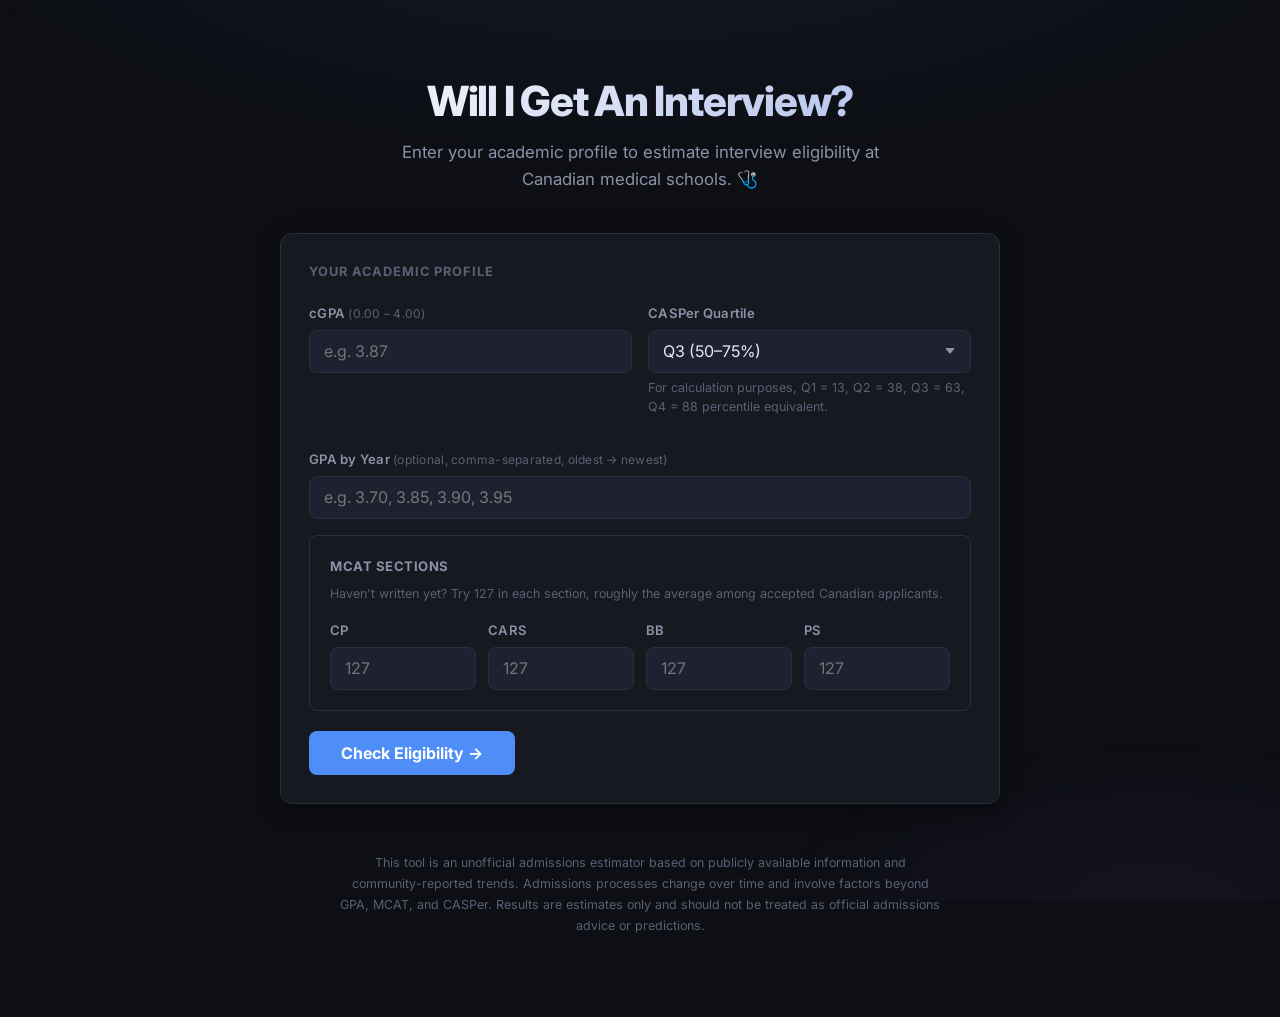
==== index.html @ fa7effe0 "Mobile viewport for email popup, wording, loading time 2secs" ====
<!doctype html>
<html lang="en">
<head>
  <meta charset="UTF-8" />
  <meta name="viewport" content="width=device-width, initial-scale=1.0" />
  <title>MedChance — Canadian Medical School Interview Estimator</title>
  <meta name="description" content="Estimate your interview eligibility at Canadian medical schools based on your GPA, MCAT, and CASPer scores." />
  <link rel="preconnect" href="https://fonts.googleapis.com" />
  <link rel="preconnect" href="https://fonts.gstatic.com" crossorigin />
  <link href="https://fonts.googleapis.com/css2?family=Inter:wght@400;500;600;700;800&display=swap" rel="stylesheet" />
  <link rel="stylesheet" href="style.css" />
</head>
<body>
  <div class="container">

    <!-- Hero -->
    <header class="hero">
      <div style="height: 30px;"></div>
      <h1>Will I Get An Interview?</h1>
      <p>Enter your academic profile to estimate interview eligibility at Canadian medical schools. 🩺</p>
    </header>

    <!-- Form -->
    <div class="panel">
      <div class="panel-title">Your Academic Profile</div>
      <form id="eligibility-form" novalidate>
        <div class="form-grid">

          <div class="form-group">
            <label for="cgpa">cGPA <span class="hint">(0.00 – 4.00)</span></label>
            <input type="number" id="cgpa" name="cgpa" step="0.01" min="0" max="4" placeholder="e.g. 3.87" required />
          </div>

          <div class="form-group">
            <label for="casper_quartile">CASPer Quartile</label>
            <select id="casper_quartile" name="casper_quartile" required>
              <option value="Q1">Q1 (bottom 25%)</option>
              <option value="Q2">Q2 (25–50%)</option>
              <option value="Q3" selected>Q3 (50–75%)</option>
              <option value="Q4">Q4 (top 25%)</option>
            </select>
            <p class="fieldset-hint">For calculation purposes, Q1 = 13, Q2 = 38, Q3 = 63, Q4 = 88 percentile equivalent.</p>
          </div>

          <div class="form-group full">
            <label for="gpa_by_year">GPA by Year <span class="hint">(optional, comma-separated, oldest → newest)</span></label>
            <input type="text" id="gpa_by_year" name="gpa_by_year" placeholder="e.g. 3.70, 3.85, 3.90, 3.95" />
          </div>

          <!-- MCAT -->
          <div class="fieldset-box">
            <div class="fieldset-title">MCAT Sections</div>
            <p class="fieldset-hint">Haven't written yet? Try 127 in each section, roughly the average among accepted Canadian applicants.</p>
            <div class="mcat-grid">
              <div class="form-group">
                <label for="cp">CP</label>
                <input type="number" id="cp" name="cp" min="118" max="132" placeholder="127" required />
              </div>
              <div class="form-group">
                <label for="cars">CARS</label>
                <input type="number" id="cars" name="cars" min="118" max="132" placeholder="127" required />
              </div>
              <div class="form-group">
                <label for="bb">BB</label>
                <input type="number" id="bb" name="bb" min="118" max="132" placeholder="127" required />
              </div>
              <div class="form-group">
                <label for="ps">PS</label>
                <input type="number" id="ps" name="ps" min="118" max="132" placeholder="127" required />
              </div>
            </div>
          </div>

          <!-- Email (last question) -->


        </div>

        <button type="submit" class="btn-submit" id="submit-btn">
          <div class="spinner"></div>
          <span class="btn-text">Check Eligibility →</span>
        </button>
      </form>
    </div>

    <!-- Email Modal -->
    <div id="email-modal" class="modal" aria-modal="true" role="dialog" aria-hidden="true">
    <div class="modal-content">
      <h4>Your report is ready 📊</h4>

      <p>I just matched your profile against the GPA, MCAT, and CASPer requirements of 6 schools.</p>
      <p>Enter your email and I'll send you a copy so you don't lose your results.</p>
      <p>No spam, just your breakdown and optional updates if you want them. 😊</p>
        <form id="email-form" novalidate>
          <label for="modal-email-input" class="visually-hidden">Email</label>
          <input type="email" id="modal-email-input" name="email" placeholder="you@example.com" required autocomplete="email" />
          <div id="email-error" class="field-error-msg" role="alert" aria-live="polite" style="display: none;"></div>
          <button type="submit" class="btn-submit">View my results</button>
        </form>
      </div>
    </div>

    <!-- Results -->
    <section id="results-section" aria-live="polite">
      <div class="results-header">
        <h2>Your Results</h2>
      </div>
      <div id="results-list"></div>
    </section>

    <!-- Disclaimer -->
    <p class="disclaimer">
      This tool is an unofficial admissions estimator based on publicly available information and community-reported trends.
      Admissions processes change over time and involve factors beyond GPA, MCAT, and CASPer.
      Results are estimates only and should not be treated as official admissions advice or predictions.
    </p>

  </div>

  <script src="engine.js"></script>
  <script src="app.js"></script>
</body>
</html>
---- style.css ----
:root {
  --bg: #0d0f14;
  --surface: #161920;
  --surface2: #1e2230;
  --border: #2a2f3f;
  --border-light: #343b52;
  --text: #e8eaf0;
  --text-muted: #8b92a8;
  --text-dim: #5a6075;
  --accent: #4f8ef7;
  --accent-hover: #3a7be5;
  --accent-glow: rgba(79, 142, 247, 0.18);
  --green: #22c55e;
  --green-bg: rgba(34, 197, 94, 0.12);
  --green-border: rgba(34, 197, 94, 0.25);
  --red: #f87171;
  --red-bg: rgba(248, 113, 113, 0.12);
  --red-border: rgba(248, 113, 113, 0.25);
  --orange: #fb923c;
  --orange-bg: rgba(251, 146, 60, 0.12);
  --orange-border: rgba(251, 146, 60, 0.25);
  --radius: 12px;
  --radius-sm: 8px;
  --shadow: 0 4px 24px rgba(0, 0, 0, 0.4);
}

*,
*::before,
*::after {
  box-sizing: border-box;
  margin: 0;
  padding: 0;
}

html {
  scroll-behavior: smooth;
}

body {
  font-family: 'Inter', system-ui, sans-serif;
  background: var(--bg);
  color: var(--text);
  line-height: 1.6;
  min-height: 100vh;
}

/* ── Layout ── */
.container {
  max-width: 760px;
  margin: 0 auto;
  padding: 3rem 1.25rem 5rem;
}

/* ── Hero ── */
.hero {
  text-align: center;
  margin-bottom: 2.5rem;
}

.hero-badge {
  display: inline-flex;
  align-items: center;
  gap: 0.4rem;
  background: var(--accent-glow);
  border: 1px solid rgba(79, 142, 247, 0.3);
  color: var(--accent);
  font-size: 0.78rem;
  font-weight: 600;
  letter-spacing: 0.05em;
  text-transform: uppercase;
  padding: 0.35rem 0.85rem;
  border-radius: 999px;
  margin-bottom: 1.25rem;
}

h1 {
  font-size: clamp(1.8rem, 5vw, 2.6rem);
  font-weight: 800;
  letter-spacing: -0.03em;
  background: linear-gradient(135deg, #ffffff 0%, #a8b8e8 100%);
  -webkit-background-clip: text;
  -webkit-text-fill-color: transparent;
  background-clip: text;
  line-height: 1.15;
  margin-bottom: 0.85rem;
}

.hero p {
  color: var(--text-muted);
  font-size: 1.05rem;
  max-width: 520px;
  margin: 0 auto;
}

/* ── Card / Panel ── */
.panel {
  background: var(--surface);
  border: 1px solid var(--border);
  border-radius: var(--radius);
  padding: 1.75rem;
  margin-bottom: 1.5rem;
  box-shadow: var(--shadow);
}

.panel-title {
  font-size: 0.8rem;
  font-weight: 700;
  letter-spacing: 0.08em;
  text-transform: uppercase;
  color: var(--text-dim);
  margin-bottom: 1.25rem;
}

/* ── Form ── */
.form-grid {
  display: grid;
  grid-template-columns: 1fr 1fr;
  gap: 1rem;
}

.form-group {
  display: flex;
  flex-direction: column;
  gap: 0.4rem;
}

.form-group.full {
  grid-column: 1 / -1;
}

label {
  font-size: 0.82rem;
  font-weight: 600;
  color: var(--text-muted);
  letter-spacing: 0.02em;
}

.hint {
  font-size: 0.75rem;
  font-weight: 400;
  color: var(--text-dim);
}

input[type="number"],
input[type="text"],
input[type="email"],
select {
  background: var(--surface2);
  border: 1px solid var(--border);
  border-radius: var(--radius-sm);
  padding: 0.65rem 0.85rem;
  font-size: 1rem;
  color: var(--text);
  font-family: inherit;
  width: 100%;
  transition: border-color 0.15s, box-shadow 0.15s;
  appearance: none;
  -webkit-appearance: none;
}

input[type="number"]:focus,
input[type="text"]:focus,
input[type="email"]:focus,
select:focus {
  outline: none;
  border-color: var(--accent);
  box-shadow: 0 0 0 3px var(--accent-glow);
}

/* ── Validation errors ── */
input.field-error,
select.field-error {
  border-color: var(--red) !important;
  box-shadow: 0 0 0 3px var(--red-bg) !important;
}

.field-error-msg {
  font-size: 0.74rem;
  color: var(--red);
  margin-top: 0.15rem;
  animation: errorFadeIn 0.2s ease;
}

@keyframes errorFadeIn {
  from {
    opacity: 0;
    transform: translateY(-4px);
  }

  to {
    opacity: 1;
    transform: translateY(0);
  }
}

.fieldset-box.field-error {
  border-color: var(--red) !important;
  box-shadow: 0 0 0 3px var(--red-bg);
}

select {
  background-image: url("data:image/svg+xml,%3Csvg xmlns='http://www.w3.org/2000/svg' width='12' height='12' fill='%238b92a8' viewBox='0 0 16 16'%3E%3Cpath d='M7.247 11.14 2.451 5.658C1.885 5.013 2.345 4 3.204 4h9.592a1 1 0 0 1 .753 1.659l-4.796 5.48a1 1 0 0 1-1.506 0z'/%3E%3C/svg%3E");
  background-repeat: no-repeat;
  background-position: right 0.85rem center;
  padding-right: 2.25rem;
}

/* MCAT fieldset */
.fieldset-box {
  border: 1px solid var(--border);
  border-radius: var(--radius-sm);
  padding: 1.25rem;
  grid-column: 1 / -1;
}

.fieldset-title {
  font-size: 0.82rem;
  font-weight: 700;
  color: var(--text-muted);
  letter-spacing: 0.04em;
  text-transform: uppercase;
  margin-bottom: 0.5rem;
}

.fieldset-hint {
  font-size: 0.78rem;
  color: var(--text-dim);
  margin-bottom: 1rem;
  line-height: 1.5;
}

.mcat-grid {
  display: grid;
  grid-template-columns: repeat(4, 1fr);
  gap: 0.75rem;
}

/* Submit button */
.btn-submit {
  display: inline-flex;
  align-items: center;
  justify-content: center;
  gap: 0.5rem;
  margin-top: 1.25rem;
  padding: 0.75rem 2rem;
  font-size: 1rem;
  font-weight: 700;
  font-family: inherit;
  background: var(--accent);
  color: #fff;
  border: none;
  border-radius: var(--radius-sm);
  cursor: pointer;
  transition: background 0.15s, transform 0.1s, box-shadow 0.15s;
  box-shadow: none;
}

.btn-submit:hover {
  background: var(--accent-hover);
  box-shadow: none;
}

/* Modal styles */
.modal {
  position: fixed;
  z-index: 9999;
  top: 0;
  left: 0;
  width: 100vw;
  height: 100vh;
  background-color: rgba(0, 0, 0, 0.7);
  display: none;
  align-items: center;
  justify-content: center;
}

.modal[aria-hidden="false"] {
  display: flex;
}

.modal-content {
  background: var(--surface);
  color: var(--text);
  padding: 2rem 2.5rem;
  border-radius: var(--radius);
  box-shadow: var(--shadow);
  width: 100%;
  max-width: 420px;
  text-align: center;
}

.modal-content h4 {
  margin-bottom: 12px;
}

.modal-content p {
  margin-bottom: 1.25rem;
  font-size: 1rem;
  color: var(--text-muted);
}

.modal-content input[type="email"] {
  margin-bottom: 1rem;
  width: 100%;
}

.visually-hidden {
  position: absolute !important;
  width: 1px !important;
  height: 1px !important;
  padding: 0 !important;
  margin: -1px !important;
  overflow: hidden !important;
  clip: rect(0, 0, 0, 0) !important;
  white-space: nowrap !important;
  border: 0 !important;
}


.btn-submit:active {
  transform: scale(0.98);
}

.btn-submit .spinner {
  width: 16px;
  height: 16px;
  border: 2px solid rgba(255, 255, 255, 0.3);
  border-top-color: #fff;
  border-radius: 50%;
  animation: spin 0.7s linear infinite;
  display: none;
}

.btn-submit.loading .spinner {
  display: block;
}

.btn-submit.loading .btn-text {
  display: none;
}

@media (max-width: 600px) {

  .modal {
    align-items: flex-start;
    padding-top: 100px;
  }

  .modal-content {
    top: 5%;
    transform: none;
    max-height: 70vh;
    overflow-y: auto;
    width: calc(100% - 32px);
    margin: 0 auto;
  }

}

@keyframes spin {
  to {
    transform: rotate(360deg);
  }
}

/* ── Results ── */
#results-section {
  display: none;
  opacity: 0;
  transform: translateY(12px);
  transition: opacity 0.35s ease, transform 0.35s ease;
}

#results-section.visible {
  display: block;
  opacity: 1;
  transform: translateY(0);
}

.results-header {
  display: flex;
  align-items: center;
  gap: 0.6rem;
  margin-bottom: 1.25rem;
}

.results-header h2 {
  font-size: 1.1rem;
  font-weight: 700;
  letter-spacing: -0.01em;
}

.result-card {
  background: var(--surface);
  border: 1px solid var(--border);
  border-radius: var(--radius);
  padding: 1.25rem 1.5rem;
  margin-bottom: 0.85rem;
  transition: border-color 0.2s, transform 0.2s;
  animation: cardIn 0.4s ease both;
}

.result-card:hover {
  border-color: var(--border-light);
  transform: translateY(-2px);
}

@keyframes cardIn {
  from {
    opacity: 0;
    transform: translateY(10px);
  }

  to {
    opacity: 1;
    transform: translateY(0);
  }
}

.result-card:nth-child(1) {
  animation-delay: 0.05s;
}

.result-card:nth-child(2) {
  animation-delay: 0.10s;
}

.result-card:nth-child(3) {
  animation-delay: 0.15s;
}

.result-card:nth-child(4) {
  animation-delay: 0.20s;
}

.result-card:nth-child(5) {
  animation-delay: 0.25s;
}

.result-card:nth-child(6) {
  animation-delay: 0.30s;
}

.result-card-header {
  display: flex;
  align-items: center;
  justify-content: space-between;
  gap: 1rem;
  margin-bottom: 0.65rem;
}

.result-card-header h3 {
  font-size: 1rem;
  font-weight: 700;
}

.badge {
  font-size: 0.72rem;
  font-weight: 700;
  padding: 0.3rem 0.75rem;
  border-radius: 999px;
  white-space: nowrap;
  letter-spacing: 0.02em;
}

.badge-eligible {
  background: var(--green-bg);
  color: var(--green);
  border: 1px solid var(--green-border);
}

.badge-not-eligible {
  background: var(--red-bg);
  color: var(--red);
  border: 1px solid var(--red-border);
}

.badge-competitive {
  background: var(--green-bg);
  color: var(--green);
  border: 1px solid var(--green-border);
}

.result-card.eligible {
  border-left: 3px solid var(--green);
}

.result-card.not-eligible {
  border-left: 3px solid var(--red);
}

.result-card.competitive {
  border-left: 3px solid var(--green);
}

.explanation {
  font-size: 0.88rem;
  color: var(--text-muted);
  line-height: 1.65;
}

/* ── Email divider in form ── */
.email-divider {
  grid-column: 1 / -1;
  border: none;
  border-top: 1px solid var(--border);
  margin: 0.5rem 0;
}

/* ── Disclaimer ── */
.disclaimer {
  margin-top: 3rem;
  font-size: 0.78rem;
  color: var(--text-dim);
  text-align: center;
  line-height: 1.7;
  max-width: 600px;
  margin-left: auto;
  margin-right: auto;
}

/* ── Responsive ── */
@media (max-width: 540px) {
  .form-grid {
    grid-template-columns: 1fr;
  }

  .form-group.full {
    grid-column: 1;
  }

  .mcat-grid {
    grid-template-columns: repeat(2, 1fr);
  }
}

/* ── Subtle background texture ── */
body::before {
  content: '';
  position: fixed;
  inset: 0;
  background:
    radial-gradient(ellipse 80% 40% at 50% -10%, rgba(79, 142, 247, 0.08) 0%, transparent 70%),
    radial-gradient(ellipse 50% 30% at 90% 100%, rgba(139, 92, 246, 0.06) 0%, transparent 60%);
  pointer-events: none;
  z-index: 0;
}

.container {
  position: relative;
  z-index: 1;
}
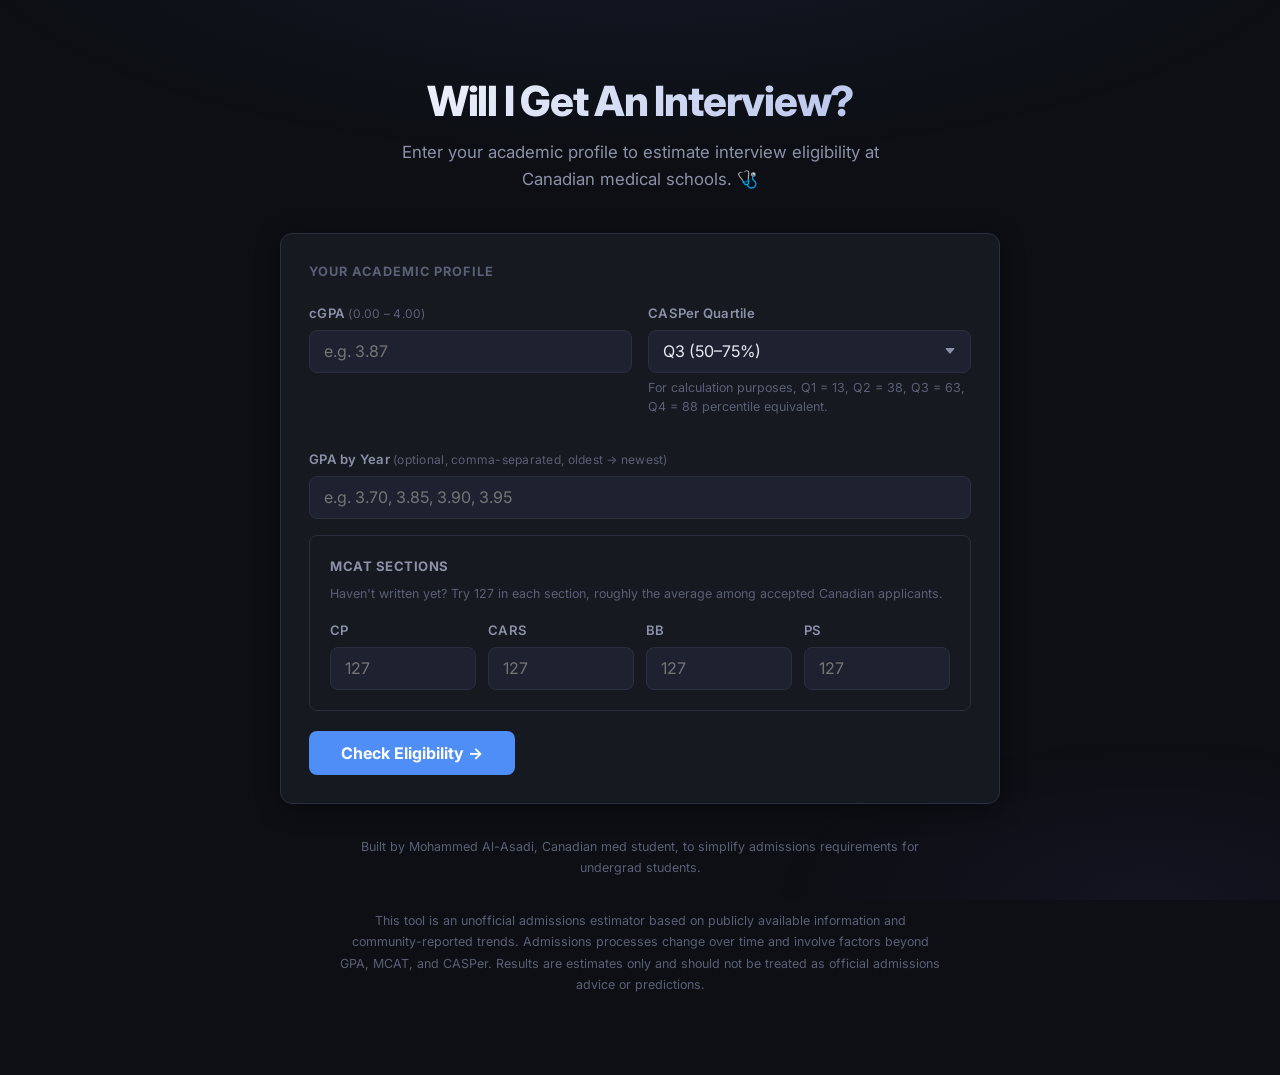
==== commit 8c6c16ee: "Added attribution" ====
--- a/index.html
+++ b/index.html
@@ -109,6 +109,8 @@
     </section>
 
     <!-- Disclaimer -->
+
+    <p class="disclaimer">Built by Mohammed Al-Asadi, Canadian med student, to simplify admissions requirements for undergrad students.</p>
     <p class="disclaimer">
       This tool is an unofficial admissions estimator based on publicly available information and community-reported trends.
       Admissions processes change over time and involve factors beyond GPA, MCAT, and CASPer.
--- a/style.css
+++ b/style.css
@@ -509,7 +509,7 @@
 
 /* ── Disclaimer ── */
 .disclaimer {
-  margin-top: 3rem;
+  margin-top: 2rem;
   font-size: 0.78rem;
   color: var(--text-dim);
   text-align: center;
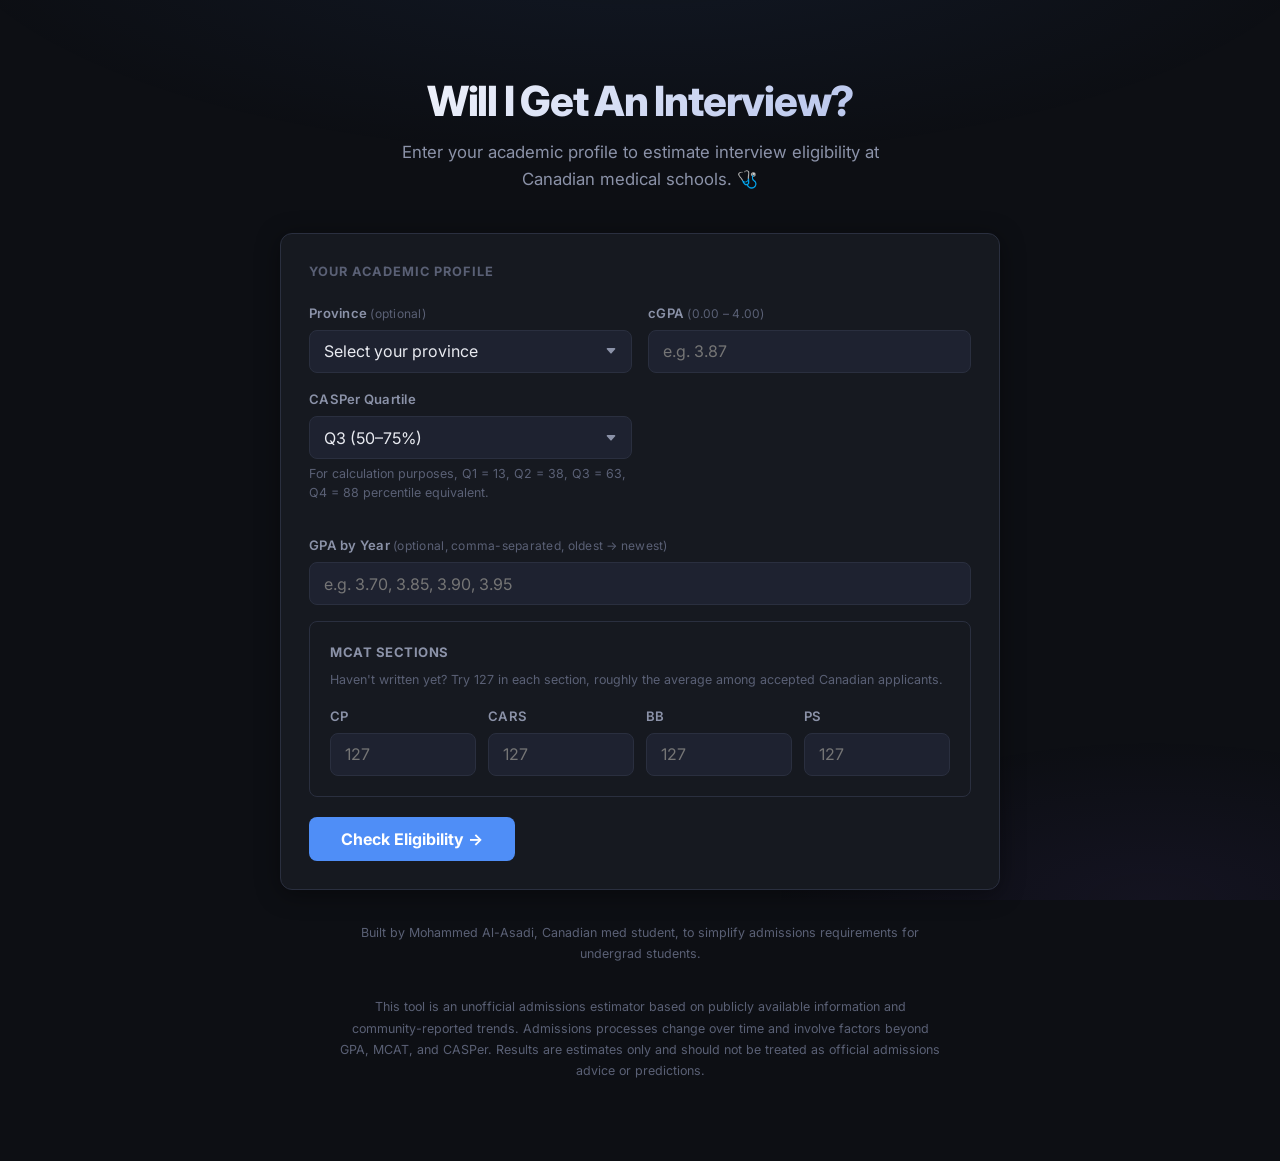
==== commit 25dc091f: "checkpoint: before adding UBC" ====
--- a/index.html
+++ b/index.html
@@ -25,6 +25,26 @@
       <div class="panel-title">Your Academic Profile</div>
       <form id="eligibility-form" novalidate>
         <div class="form-grid">
+
+          <div class="form-group">
+            <label for="province">Province <span class="hint">(optional)</span></label>
+            <select id="province" name="province">
+              <option value="">Select your province</option>
+              <option value="Alberta">Alberta</option>
+              <option value="British Columbia">British Columbia</option>
+              <option value="Manitoba">Manitoba</option>
+              <option value="New Brunswick">New Brunswick</option>
+              <option value="Newfoundland and Labrador">Newfoundland and Labrador</option>
+              <option value="Nova Scotia">Nova Scotia</option>
+              <option value="Ontario">Ontario</option>
+              <option value="Prince Edward Island">Prince Edward Island</option>
+              <option value="Quebec">Quebec</option>
+              <option value="Saskatchewan">Saskatchewan</option>
+              <option value="Northwest Territories">Northwest Territories</option>
+              <option value="Nunavut">Nunavut</option>
+              <option value="Yukon">Yukon</option>
+            </select>
+          </div>
 
           <div class="form-group">
             <label for="cgpa">cGPA <span class="hint">(0.00 – 4.00)</span></label>
--- a/style.css
+++ b/style.css
@@ -549,4 +549,10 @@
 .container {
   position: relative;
   z-index: 1;
+}
+
+.warning-warning {
+  font-size: 0.88rem;
+  color: rgb(221, 114, 0);
+  line-height: 1.65;
 }
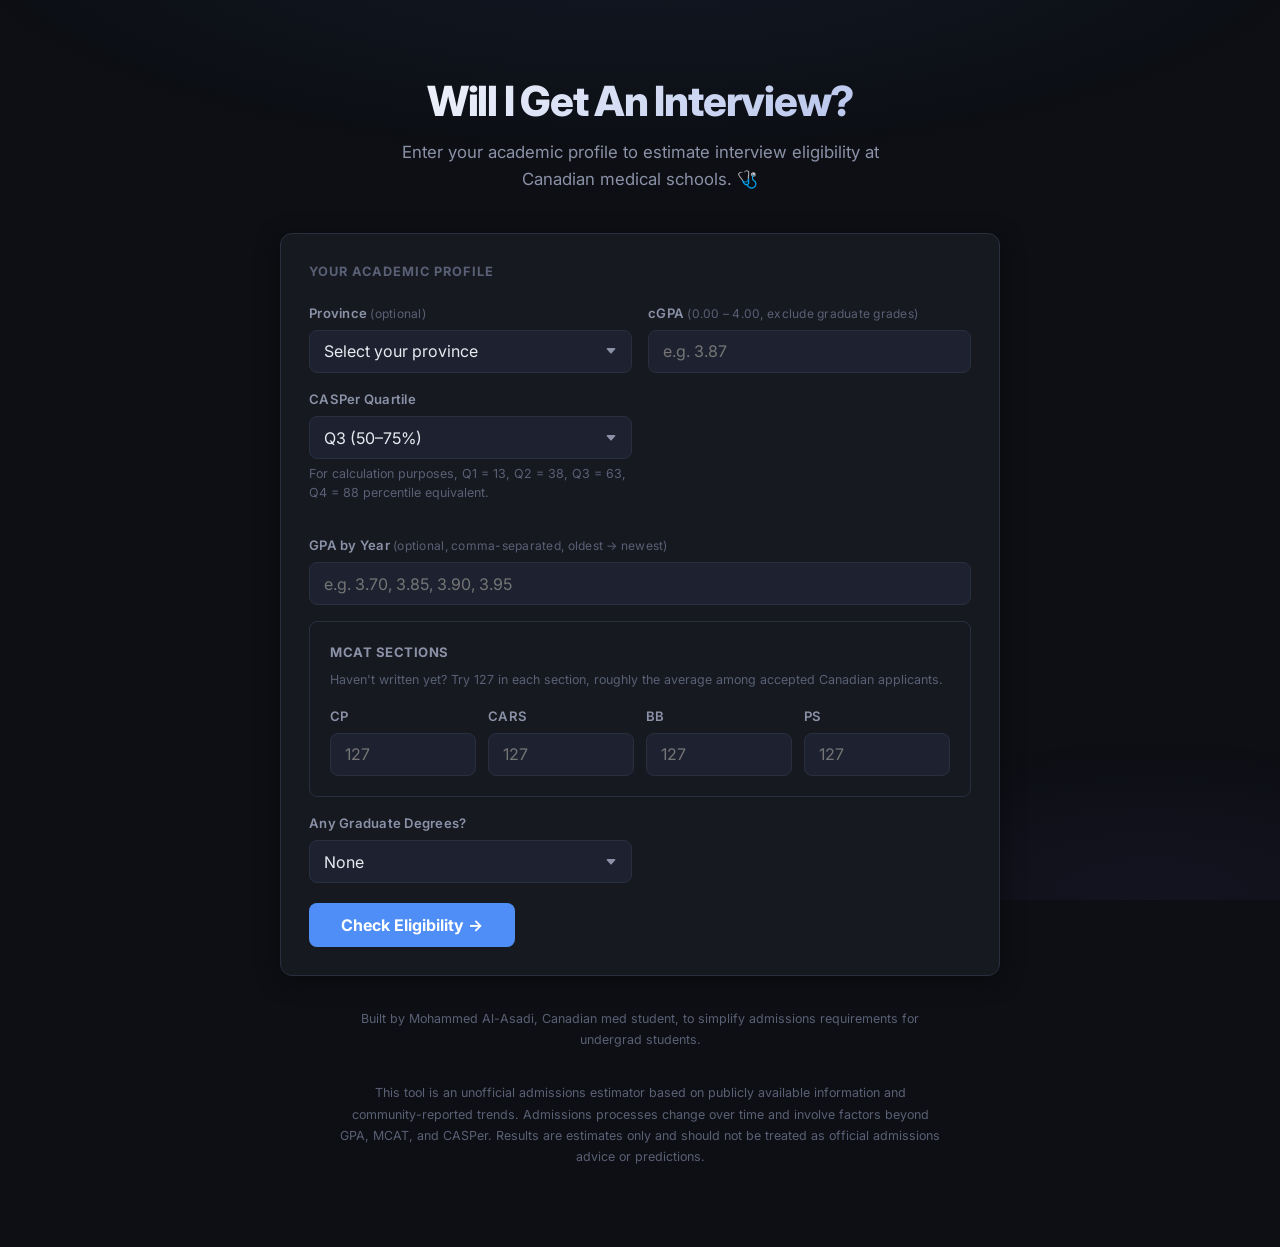
==== commit c2297a4b: "graduate degree field added" ====
--- a/index.html
+++ b/index.html
@@ -47,7 +47,7 @@
           </div>
 
           <div class="form-group">
-            <label for="cgpa">cGPA <span class="hint">(0.00 – 4.00)</span></label>
+            <label for="cgpa">cGPA <span class="hint">(0.00 – 4.00, exclude graduate grades)</span></label>
             <input type="number" id="cgpa" name="cgpa" step="0.01" min="0" max="4" placeholder="e.g. 3.87" required />
           </div>
 
@@ -89,9 +89,19 @@
                 <input type="number" id="ps" name="ps" min="118" max="132" placeholder="127" required />
               </div>
             </div>
-          </div>
+           </div>
 
-          <!-- Email (last question) -->
+           <div class="form-group">
+             <label for="graduate_degree">Any Graduate Degrees?</label>
+             <select id="graduate_degree" name="graduate_degree">
+               <option value="none" selected>None</option>
+               <option value="course">Course-based Master's</option>
+               <option value="thesis">Thesis-based Master's</option>
+               <option value="phd">PhD</option>
+             </select>
+           </div>
+
+           <!-- Email (last question) -->
 
 
         </div>
@@ -108,7 +118,7 @@
     <div class="modal-content">
       <h4>Your report is ready 📊</h4>
 
-      <p>I just matched your profile against the GPA, MCAT, and CASPer requirements of 6 schools.</p>
+      <p>I just matched your profile against the GPA, MCAT, and CASPer requirements of 8 schools.</p>
       <p>Enter your email and I'll send you a copy so you don't lose your results.</p>
       <p>No spam, just your breakdown and optional updates if you want them. 😊</p>
         <form id="email-form" novalidate>
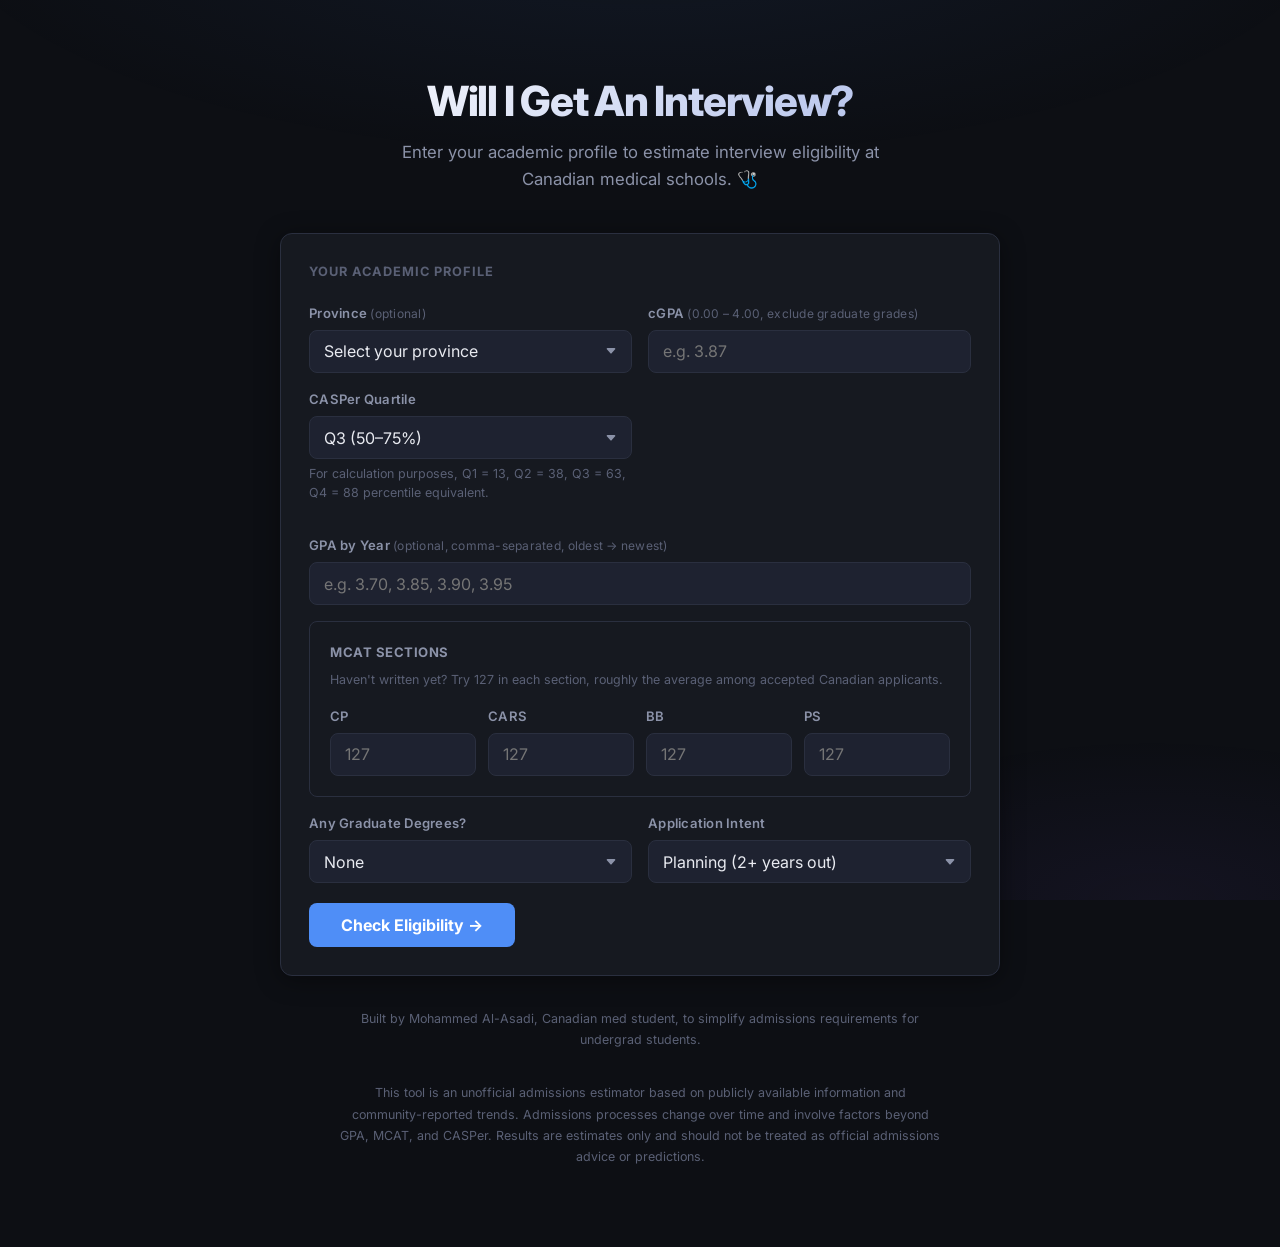
==== commit 09c139f4: "Added intent field" ====
--- a/index.html
+++ b/index.html
@@ -101,6 +101,16 @@
              </select>
            </div>
 
+           <div class="form-group">
+             <label for="intent_stage">Application Intent</label>
+             <select id="intent_stage" name="intent_stage">
+               <option value="planning" selected>Planning (2+ years out)</option>
+               <option value="applying">Applying this cycle</option>
+               <option value="second">2nd time applying</option>
+               <option value="multiple">2+ times applying</option>
+             </select>
+           </div>
+
            <!-- Email (last question) -->
 
 
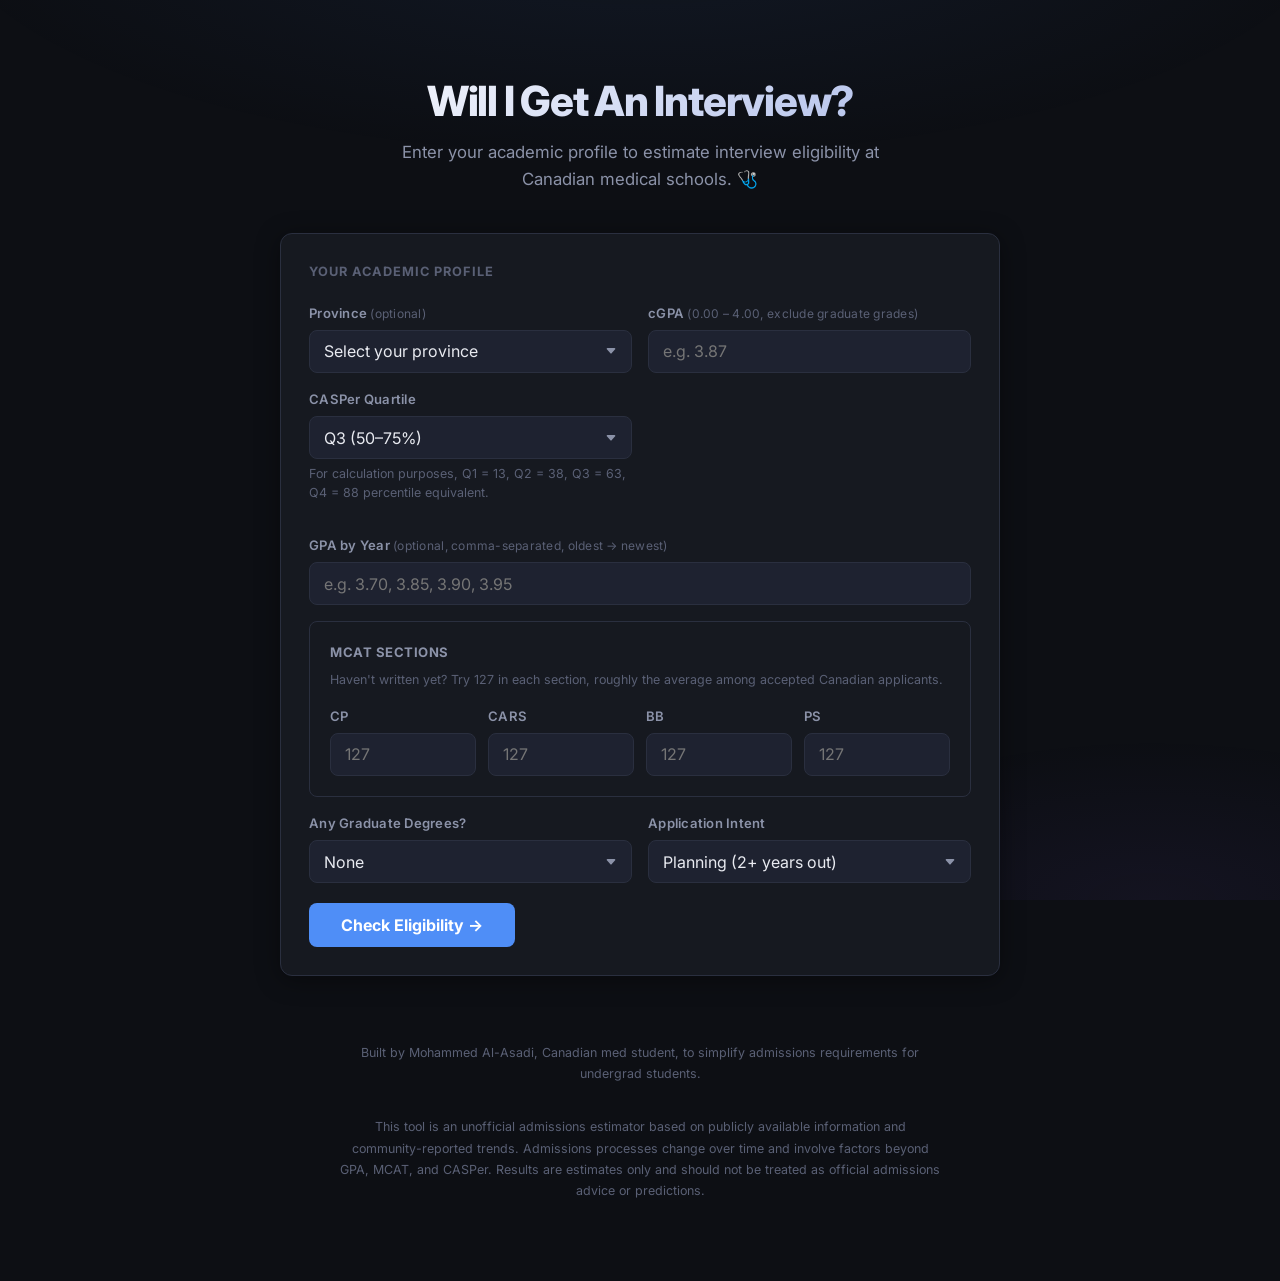
==== commit c3c1117b: "added kofi" ====
--- a/index.html
+++ b/index.html
@@ -148,7 +148,21 @@
       <div id="results-list"></div>
     </section>
 
+
+<div style="text-align: center; margin-top: 20px; padding-bottom: 10px;">
+  <script src="https://storage.ko-fi.com/cdn/widget/Widget_2.js"></script>
+  <script>
+    kofiwidget2.init(
+  'Did this free resource help you?<br>Support me on Ko-fi!',
+  '#72a4f2',
+  'E4J021YP8F'
+);
+    kofiwidget2.draw();
+  </script>
+</div>
+
     <!-- Disclaimer -->
+
 
     <p class="disclaimer">Built by Mohammed Al-Asadi, Canadian med student, to simplify admissions requirements for undergrad students.</p>
     <p class="disclaimer">
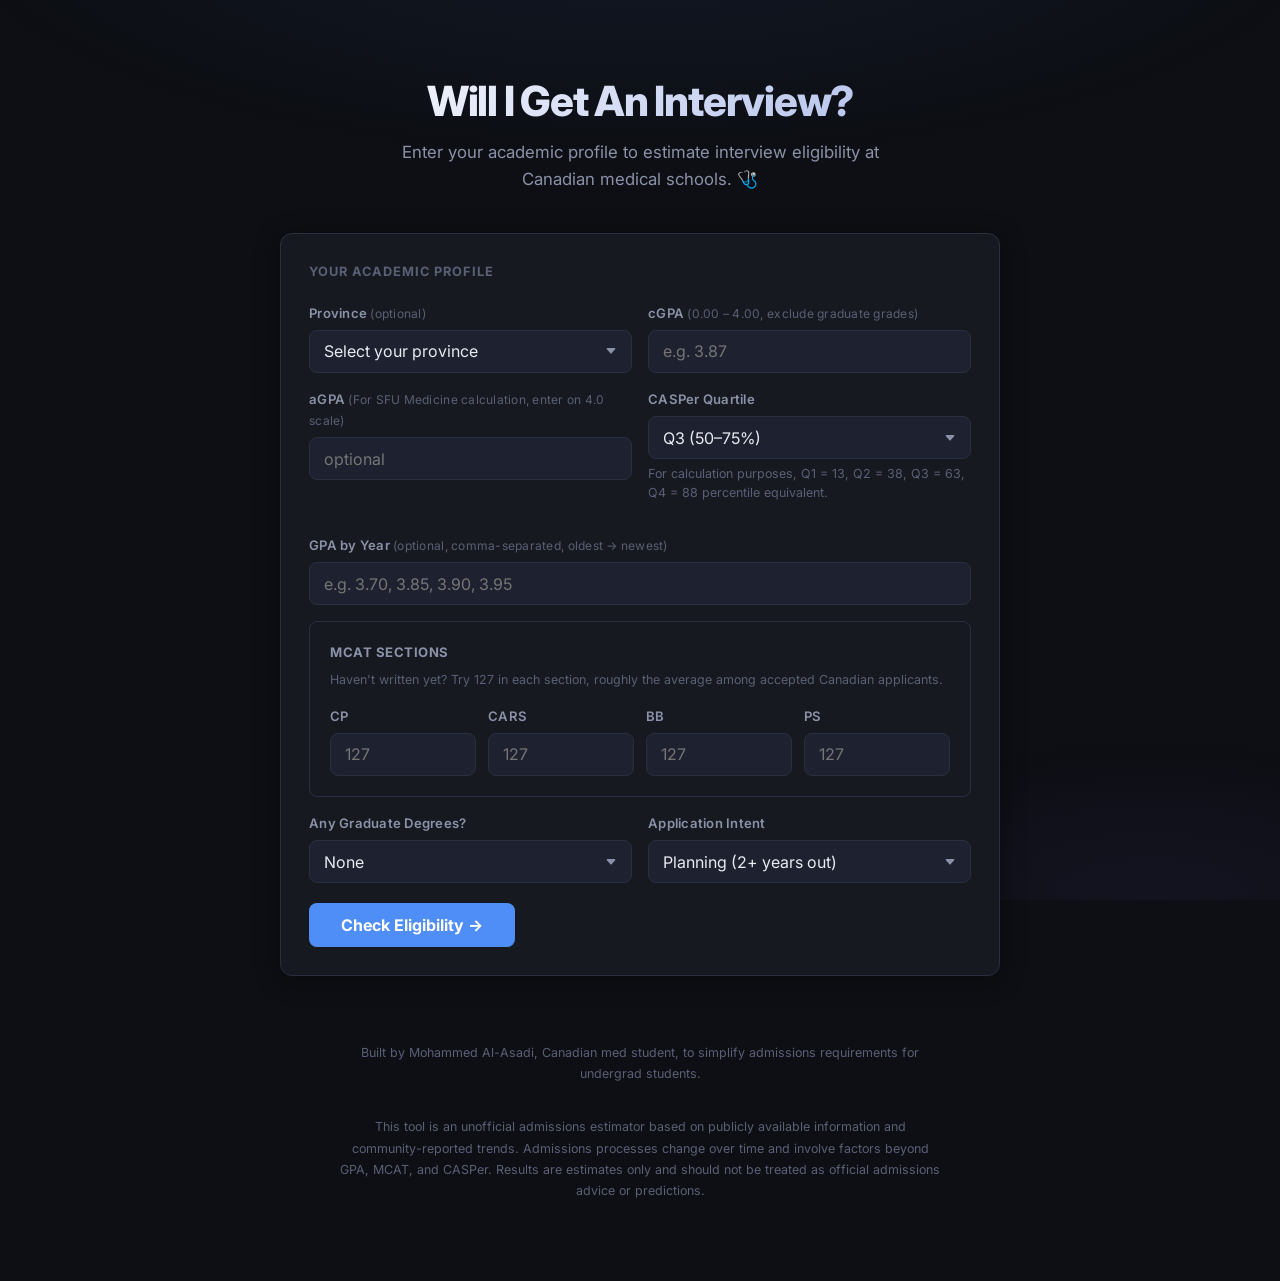
==== commit a88dd739: "added SFU" ====
--- a/index.html
+++ b/index.html
@@ -46,10 +46,14 @@
             </select>
           </div>
 
-          <div class="form-group">
-            <label for="cgpa">cGPA <span class="hint">(0.00 – 4.00, exclude graduate grades)</span></label>
-            <input type="number" id="cgpa" name="cgpa" step="0.01" min="0" max="4" placeholder="e.g. 3.87" required />
-          </div>
+           <div class="form-group">
+             <label for="cgpa">cGPA <span class="hint">(0.00 – 4.00, exclude graduate grades)</span></label>
+             <input type="number" id="cgpa" name="cgpa" step="0.01" min="0" max="4" placeholder="e.g. 3.87" required />
+           </div>
+           <div class="form-group">
+             <label for="agpa">aGPA <span class="hint">(For SFU Medicine calculation, enter on 4.0 scale)</span></label>
+             <input type="number" id="agpa" name="agpa" step="0.01" min="0" max="4" placeholder="optional" />
+           </div>
 
           <div class="form-group">
             <label for="casper_quartile">CASPer Quartile</label>
